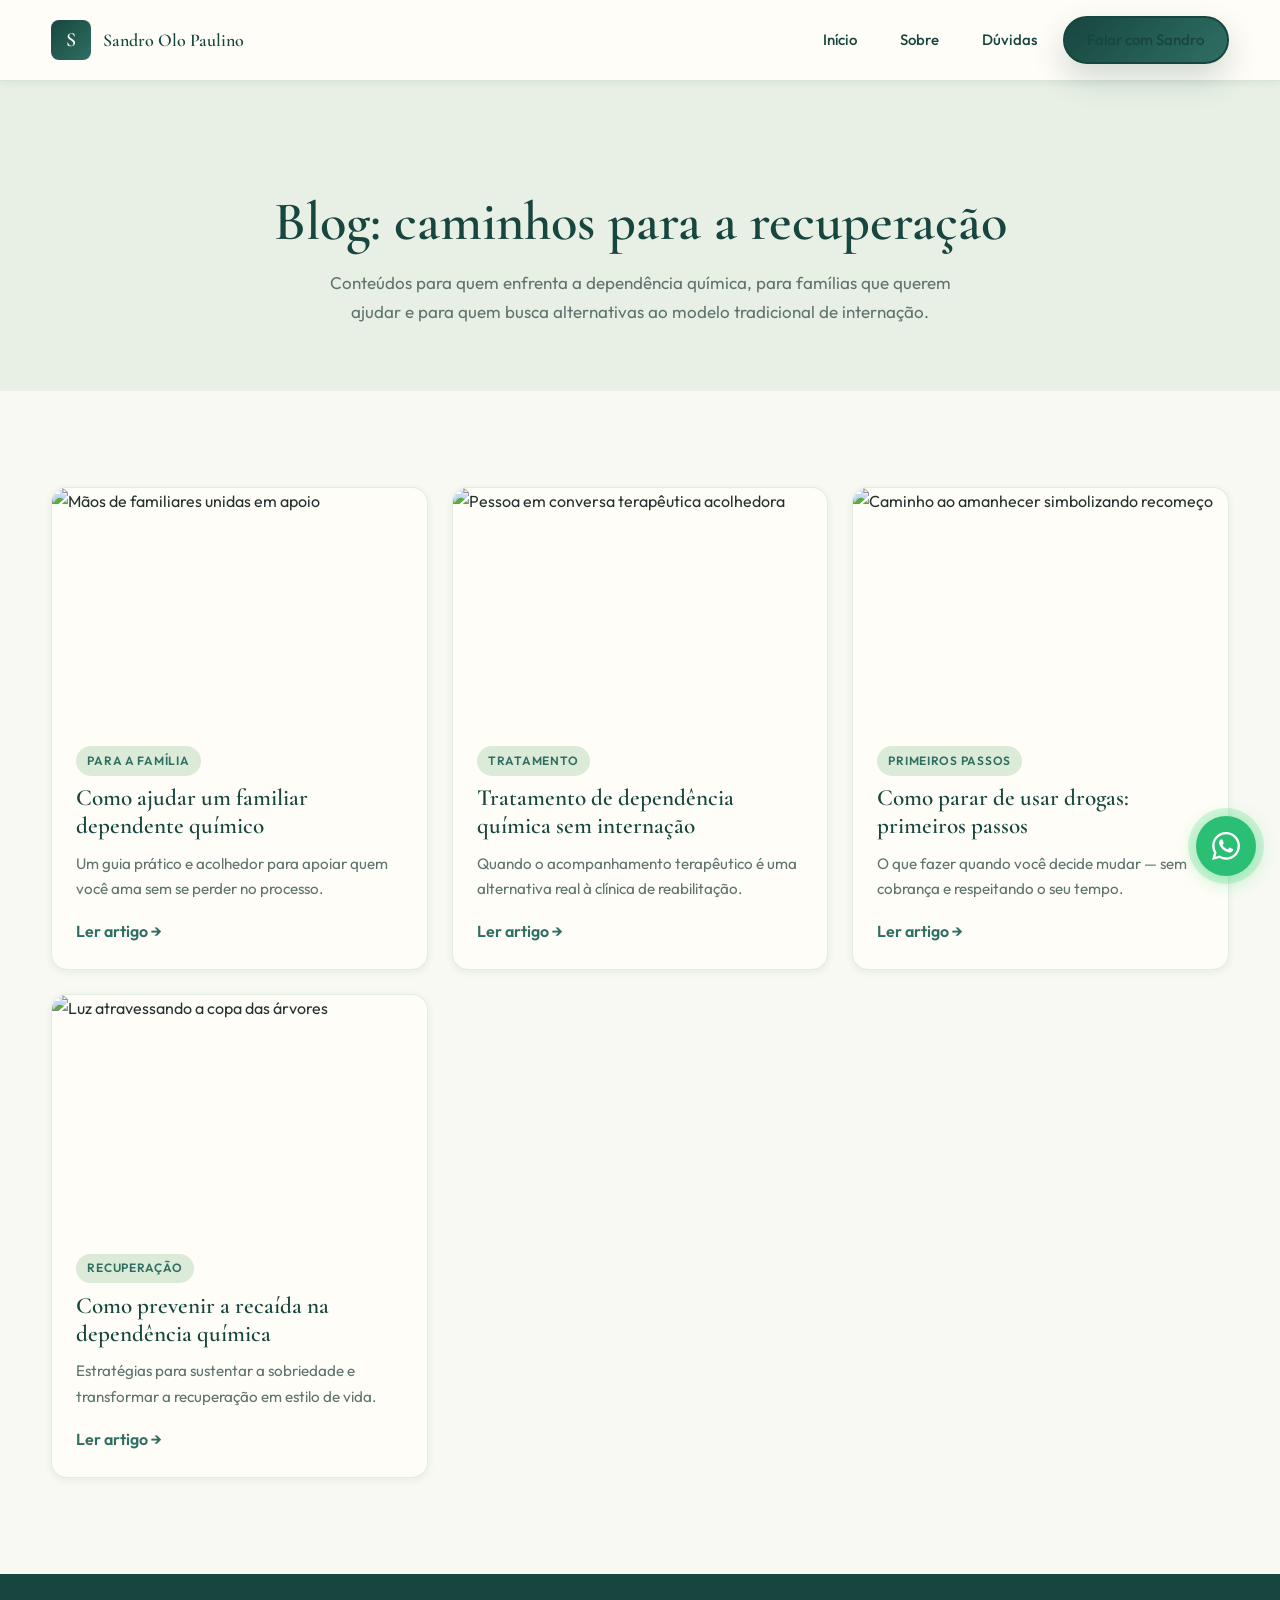
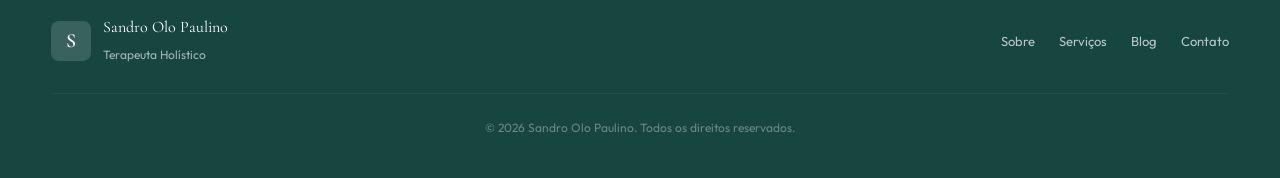
==== blog.html @ c5f8e5e2 "Adiciona site estático do Sandro com blog e artigos. Inclui página inicial, estilos, scripts, SEO (s" ====
<!DOCTYPE html>
<html lang="pt-BR">
<head>
  <meta charset="UTF-8">
  <meta name="viewport" content="width=device-width, initial-scale=1.0">
  <title>Blog sobre Dependência Química | Sandro Olo Paulino</title>
  <meta name="description" content="Artigos sobre recuperação da dependência química, apoio à família, tratamento sem internação e prevenção à recaída. Conteúdo de Sandro Olo Paulino, terapeuta holístico.">
  <meta name="keywords" content="blog dependência química, como ajudar dependente químico, tratamento sem internação, apoio à família, prevenção à recaída, recuperação de drogas, alcoolismo">
  <meta name="author" content="Sandro Olo Paulino">
  <meta name="robots" content="index, follow, max-image-preview:large">
  <meta name="theme-color" content="#17463f">
  <link rel="canonical" href="https://www.sandroolopaulino.com.br/blog.html">

  <meta property="og:locale" content="pt_BR">
  <meta property="og:type" content="website">
  <meta property="og:site_name" content="Sandro Olo Paulino — Terapeuta Holístico">
  <meta property="og:title" content="Blog sobre Dependência Química | Sandro Olo Paulino">
  <meta property="og:description" content="Artigos sobre recuperação, apoio à família, tratamento sem internação e prevenção à recaída.">
  <meta property="og:url" content="https://www.sandroolopaulino.com.br/blog.html">
  <meta property="og:image" content="https://www.sandroolopaulino.com.br/imagens/sandro.jpg">
  <meta name="twitter:card" content="summary_large_image">

  <link rel="preconnect" href="https://fonts.googleapis.com">
  <link rel="preconnect" href="https://fonts.gstatic.com" crossorigin>
  <link href="https://fonts.googleapis.com/css2?family=Cormorant+Garamond:ital,wght@0,400;0,600;1,400&family=Outfit:wght@300;400;500;600&display=swap" rel="stylesheet">
  <link rel="stylesheet" href="styles.css?v=20260615-9">

  <!-- ====== DADOS PARA O GOOGLE (não precisa editar) ====== -->
  <script type="application/ld+json">
  {
    "@context": "https://schema.org",
    "@type": "Blog",
    "name": "Blog Sandro Olo Paulino",
    "description": "Artigos sobre dependência química, recuperação, apoio familiar e prevenção à recaída.",
    "url": "https://www.sandroolopaulino.com.br/blog.html",
    "inLanguage": "pt-BR",
    "author": {
      "@type": "Person",
      "name": "Sandro Olo Paulino",
      "jobTitle": "Terapeuta Holístico"
    }
  }
  </script>
</head>
<body>
  <!-- ============ CABEÇALHO ============ -->
  <header class="blog-topbar">
    <div class="container blog-topbar__inner">
      <a href="index.html" class="logo" aria-label="Sandro Olo Paulino - início">
        <span class="logo__mark">S</span>
        <span class="logo__text">Sandro Olo Paulino</span>
      </a>
      <nav class="blog-topbar__links" aria-label="Navegação do blog">
        <a href="index.html">Início</a>
        <a href="index.html#sobre">Sobre</a>
        <a href="index.html#faq">Dúvidas</a>
        <a href="index.html#contato" class="btn btn--primary">Falar com Sandro</a>
      </nav>
    </div>
  </header>

  <!-- ============ HERO ============ -->
  <section class="blog-hero">
    <div class="container">
      <h1>Blog: caminhos para a recuperação</h1>
      <p>Conteúdos para quem enfrenta a dependência química, para famílias que querem ajudar e para quem busca alternativas ao modelo tradicional de internação.</p>
    </div>
  </section>

  <!-- ============ LISTA DE ARTIGOS ============ -->
  <!--
    PARA ADICIONAR UM NOVO ARTIGO:
    1. Crie um arquivo dentro da pasta "artigos/" (copie um existente como modelo).
    2. Copie um bloco <article class="post-card"> ... </article> abaixo e ajuste o link, imagem, tag, título e resumo.
  -->
  <main class="section">
    <div class="container">
      <div class="blog-grid">

        <article class="post-card">
          <img class="post-card__img" src="https://images.unsplash.com/photo-1516589178581-6cd7833ae3b2?w=800&q=80" alt="Mãos de familiares unidas em apoio" loading="lazy">
          <div class="post-card__body">
            <span class="post-card__tag">Para a família</span>
            <h2 class="post-card__title">Como ajudar um familiar dependente químico</h2>
            <p class="post-card__excerpt">Um guia prático e acolhedor para apoiar quem você ama sem se perder no processo.</p>
            <a class="post-card__more" href="artigos/como-ajudar-um-familiar-dependente-quimico.html">Ler artigo →</a>
          </div>
        </article>

        <article class="post-card">
          <img class="post-card__img" src="https://images.unsplash.com/photo-1499209974431-9dddcece7f88?w=800&q=80" alt="Pessoa em conversa terapêutica acolhedora" loading="lazy">
          <div class="post-card__body">
            <span class="post-card__tag">Tratamento</span>
            <h2 class="post-card__title">Tratamento de dependência química sem internação</h2>
            <p class="post-card__excerpt">Quando o acompanhamento terapêutico é uma alternativa real à clínica de reabilitação.</p>
            <a class="post-card__more" href="artigos/tratamento-dependencia-quimica-sem-internacao.html">Ler artigo →</a>
          </div>
        </article>

        <article class="post-card">
          <img class="post-card__img" src="https://images.unsplash.com/photo-1447752875215-b2761acb3c5d?w=800&q=80" alt="Caminho ao amanhecer simbolizando recomeço" loading="lazy">
          <div class="post-card__body">
            <span class="post-card__tag">Primeiros passos</span>
            <h2 class="post-card__title">Como parar de usar drogas: primeiros passos</h2>
            <p class="post-card__excerpt">O que fazer quando você decide mudar — sem cobrança e respeitando o seu tempo.</p>
            <a class="post-card__more" href="artigos/como-parar-de-usar-drogas-primeiros-passos.html">Ler artigo →</a>
          </div>
        </article>

        <article class="post-card">
          <img class="post-card__img" src="https://images.unsplash.com/photo-1518495973542-4542c06a5843?w=800&q=80" alt="Luz atravessando a copa das árvores" loading="lazy">
          <div class="post-card__body">
            <span class="post-card__tag">Recuperação</span>
            <h2 class="post-card__title">Como prevenir a recaída na dependência química</h2>
            <p class="post-card__excerpt">Estratégias para sustentar a sobriedade e transformar a recuperação em estilo de vida.</p>
            <a class="post-card__more" href="artigos/prevencao-a-recaida-dependencia-quimica.html">Ler artigo →</a>
          </div>
        </article>

      </div>
    </div>
  </main>

  <!-- ============ RODAPÉ ============ -->
  <footer class="footer">
    <div class="container footer__inner">
      <div class="footer__brand">
        <span class="logo__mark">S</span>
        <p>Sandro Olo Paulino<br><small>Terapeuta Holístico</small></p>
      </div>
      <nav class="footer__nav" aria-label="Links do rodapé">
        <a href="index.html#sobre">Sobre</a>
        <a href="index.html#servicos">Serviços</a>
        <a href="blog.html">Blog</a>
        <a href="index.html#contato">Contato</a>
      </nav>
      <p class="footer__copy">&copy; 2026 Sandro Olo Paulino. Todos os direitos reservados.</p>
    </div>
  </footer>

  <!-- WhatsApp FAB -->
  <div class="whatsapp-widget" id="whatsappWidget">
    <div class="whatsapp-menu" id="whatsappMenu" aria-hidden="true" role="dialog" aria-label="Atendimento por WhatsApp">
      <div class="whatsapp-menu__header">
        <img src="https://ui-avatars.com/api/?name=Sandro+Paulino&background=1a3a35&color=fff&size=48" alt="" class="whatsapp-menu__avatar">
        <div>
          <strong>Sandro Olo Paulino</strong>
          <span>Online — responde em breve</span>
        </div>
      </div>
      <p class="whatsapp-menu__msg">Olá! Como posso ajudar você hoje?</p>
      <a href="#" class="whatsapp-menu__btn" id="whatsappMenuBtn">
        <svg viewBox="0 0 24 24" fill="currentColor"><path d="M17.472 14.382c-.297-.149-1.758-.867-2.03-.967-.273-.099-.471-.148-.67.15-.197.297-.767.966-.94 1.164-.173.199-.347.223-.644.075-.297-.15-1.255-.463-2.39-1.475-.883-.788-1.48-1.761-1.653-2.059-.173-.297-.018-.458.13-.606.134-.133.298-.347.446-.52.149-.174.198-.298.298-.497.099-.198.05-.371-.025-.52-.075-.149-.669-1.612-.916-2.207-.242-.579-.487-.5-.669-.51-.173-.008-.371-.01-.57-.01-.198 0-.52.074-.792.372-.272.297-1.04 1.016-1.04 2.479 0 1.462 1.065 2.875 1.213 3.074.149.198 2.096 3.2 5.077 4.487.709.306 1.262.489 1.694.625.712.227 1.36.195 1.871.118.571-.085 1.758-.719 2.006-1.413.248-.694.248-1.289.173-1.413-.074-.124-.272-.198-.57-.347m-5.421 7.403h-.004a9.87 9.87 0 0 1-5.031-1.378l-.361-.214-3.741.982.998-3.648-.235-.374a9.86 9.86 0 0 1-1.51-5.26c.001-5.45 4.436-9.884 9.888-9.884 2.64 0 5.122 1.03 6.988 2.898a9.825 9.825 0 0 1 2.893 6.994c-.003 5.45-4.435 9.884-9.885 9.884m8.413-18.297A11.815 11.815 0 0 0 12.05 0C5.495 0 .16 5.335.157 11.892c0 2.096.547 4.142 1.588 5.945L.057 24l6.305-1.654a11.882 11.882 0 0 0 5.683 1.448h.005c6.554 0 11.89-5.335 11.893-11.893a11.821 11.821 0 0 0-3.48-8.413z"/></svg>
        Iniciar conversa
      </a>
    </div>
    <button class="whatsapp-fab" id="whatsappFab" aria-label="Abrir menu do WhatsApp" aria-expanded="false">
      <svg class="whatsapp-fab__icon whatsapp-fab__icon--open" viewBox="0 0 24 24" fill="currentColor"><path d="M17.472 14.382c-.297-.149-1.758-.867-2.03-.967-.273-.099-.471-.148-.67.15-.197.297-.767.966-.94 1.164-.173.199-.347.223-.644.075-.297-.15-1.255-.463-2.39-1.475-.883-.788-1.48-1.761-1.653-2.059-.173-.297-.018-.458.13-.606.134-.133.298-.347.446-.52.149-.174.198-.298.298-.497.099-.198.05-.371-.025-.52-.075-.149-.669-1.612-.916-2.207-.242-.579-.487-.5-.669-.51-.173-.008-.371-.01-.57-.01-.198 0-.52.074-.792.372-.272.297-1.04 1.016-1.04 2.479 0 1.462 1.065 2.875 1.213 3.074.149.198 2.096 3.2 5.077 4.487.709.306 1.262.489 1.694.625.712.227 1.36.195 1.871.118.571-.085 1.758-.719 2.006-1.413.248-.694.248-1.289.173-1.413-.074-.124-.272-.198-.57-.347m-5.421 7.403h-.004a9.87 9.87 0 0 1-5.031-1.378l-.361-.214-3.741.982.998-3.648-.235-.374a9.86 9.86 0 0 1-1.51-5.26c.001-5.45 4.436-9.884 9.888-9.884 2.64 0 5.122 1.03 6.988 2.898a9.825 9.825 0 0 1 2.893 6.994c-.003 5.45-4.435 9.884-9.885 9.884m8.413-18.297A11.815 11.815 0 0 0 12.05 0C5.495 0 .16 5.335.157 11.892c0 2.096.547 4.142 1.588 5.945L.057 24l6.305-1.654a11.882 11.882 0 0 0 5.683 1.448h.005c6.554 0 11.89-5.335 11.893-11.893a11.821 11.821 0 0 0-3.48-8.413z"/></svg>
      <svg class="whatsapp-fab__icon whatsapp-fab__icon--close" viewBox="0 0 24 24" fill="none" stroke="currentColor" stroke-width="2"><path d="M18 6L6 18M6 6l12 12"/></svg>
    </button>
  </div>

  <script src="script.js?v=20260615-9"></script>
</body>
</html>
---- styles.css ----
/* ============================================
   Sandro Olo Paulino — Portfolio Landing Page
   ============================================ */

:root {
  --color-bg: #f7f9f2;
  --color-bg-alt: #e8f0e5;
  --color-surface: #fffdf7;
  --color-surface-soft: rgba(255, 253, 247, 0.86);
  --color-primary: #17463f;
  --color-primary-light: #2f6f63;
  --color-accent: #8fb996;
  --color-accent-soft: #dcebd8;
  --color-hope: #d5a44b;
  --color-hope-soft: #f1dfb7;
  --color-text: #24322f;
  --color-text-muted: #5f746f;
  --color-text-light: #8aa09b;
  --color-whatsapp: #2bbf75;
  --color-whatsapp-dark: #16885a;

  --font-display: 'Cormorant Garamond', Georgia, serif;
  --font-body: 'Outfit', system-ui, sans-serif;

  --space-xs: 0.5rem;
  --space-sm: 1rem;
  --space-md: 1.5rem;
  --space-lg: 2.5rem;
  --space-xl: 4rem;
  --space-2xl: 6rem;

  --radius-sm: 8px;
  --radius-md: 16px;
  --radius-lg: 24px;
  --radius-full: 9999px;

  --shadow-sm: 0 2px 8px rgba(23, 70, 63, 0.07);
  --shadow-md: 0 8px 30px rgba(23, 70, 63, 0.12);
  --shadow-lg: 0 20px 60px rgba(23, 70, 63, 0.16);
  --shadow-glow: 0 24px 80px rgba(143, 185, 150, 0.24);

  --transition: 0.3s cubic-bezier(0.4, 0, 0.2, 1);
  --transition-slow: 0.6s cubic-bezier(0.4, 0, 0.2, 1);

  --header-height: 80px;
}

*, *::before, *::after {
  box-sizing: border-box;
  margin: 0;
  padding: 0;
}

html {
  scroll-behavior: smooth;
  scroll-padding-top: var(--header-height);
}

body {
  font-family: var(--font-body);
  font-size: 1rem;
  font-weight: 400;
  line-height: 1.7;
  color: var(--color-text);
  background: var(--color-bg);
  overflow-x: hidden;
  -webkit-font-smoothing: antialiased;
}

body.is-locked {
  overflow: hidden;
}

img {
  max-width: 100%;
  height: auto;
  display: block;
}

a {
  color: inherit;
  text-decoration: none;
}

ul { list-style: none; }

.skip-link {
  position: fixed;
  top: -120px;
  left: 1rem;
  z-index: 10001;
  padding: 0.75rem 1rem;
  background: var(--color-primary);
  color: #fff;
  border-radius: var(--radius-full);
  transform: none;
  transition: var(--transition);
}

.skip-link:focus {
  top: 1rem;
}

:focus-visible {
  outline: 3px solid rgba(213, 164, 75, 0.75);
  outline-offset: 4px;
}

.btn:focus-visible,
.nav__link:focus-visible,
.logo:focus-visible,
.whatsapp-fab:focus-visible,
.depoimentos__dots button:focus-visible {
  outline-offset: 6px;
}

.container {
  width: min(1200px, 92vw);
  margin-inline: auto;
}

/* ---- Typography ---- */
.section__eyebrow {
  display: inline-block;
  font-size: 0.75rem;
  font-weight: 600;
  letter-spacing: 0.15em;
  text-transform: uppercase;
  color: var(--color-accent);
  margin-bottom: var(--space-sm);
}

.section__title {
  font-family: var(--font-display);
  font-size: clamp(2rem, 5vw, 3rem);
  font-weight: 600;
  color: var(--color-primary);
  line-height: 1.2;
  margin-bottom: var(--space-sm);
}

.section__desc {
  color: var(--color-text-muted);
  max-width: 560px;
  font-size: 1.05rem;
}

.section__header {
  text-align: center;
  margin-bottom: var(--space-xl);
}

.section__header .section__desc {
  margin-inline: auto;
}

.section {
  padding-block: var(--space-2xl);
}

/* ---- Buttons ---- */
.btn {
  display: inline-flex;
  align-items: center;
  justify-content: center;
  gap: 0.5rem;
  padding: 0.875rem 2rem;
  font-family: var(--font-body);
  font-size: 0.9375rem;
  font-weight: 500;
  border-radius: var(--radius-full);
  border: 2px solid transparent;
  cursor: pointer;
  transition: var(--transition);
  white-space: nowrap;
}

.btn svg {
  width: 20px;
  height: 20px;
}

.btn--primary {
  background: linear-gradient(135deg, var(--color-primary), var(--color-primary-light));
  color: #fff;
  border-color: var(--color-primary);
  box-shadow: 0 14px 32px rgba(23, 70, 63, 0.2);
}

.btn--primary:hover {
  background: var(--color-primary-light);
  border-color: var(--color-primary-light);
  transform: translateY(-2px);
  box-shadow: var(--shadow-md);
}

.btn--ghost {
  background: transparent;
  color: #fff;
  border-color: rgba(255, 255, 255, 0.4);
}

.btn--ghost:hover {
  background: rgba(255, 255, 255, 0.1);
  border-color: rgba(255, 255, 255, 0.7);
}

.btn--whatsapp {
  background: var(--color-whatsapp);
  border-color: var(--color-whatsapp);
}

.btn--whatsapp:hover {
  background: var(--color-whatsapp-dark);
  border-color: var(--color-whatsapp-dark);
}

.btn--full {
  width: 100%;
}

/* ---- Header ---- */
.header {
  position: fixed;
  top: 0;
  left: 0;
  right: 0;
  z-index: 1000;
  height: var(--header-height);
  background: rgba(255, 253, 247, 0.96);
  border-bottom: 1px solid rgba(143, 185, 150, 0.34);
  backdrop-filter: blur(18px);
  -webkit-backdrop-filter: blur(18px);
  box-shadow: 0 12px 34px rgba(23, 70, 63, 0.12);
  transition: var(--transition);
}

.header.scrolled {
  background: rgba(255, 253, 247, 0.98);
  border-bottom-color: rgba(143, 185, 150, 0.28);
  box-shadow: var(--shadow-sm);
}

.header.scrolled .logo__mark {
  box-shadow: 0 10px 22px rgba(23, 70, 63, 0.14);
}

.header__inner {
  display: flex;
  align-items: center;
  justify-content: space-between;
  height: 100%;
}

.logo {
  display: flex;
  align-items: center;
  gap: 0.75rem;
  z-index: 1001;
}

.logo__mark {
  display: grid;
  place-items: center;
  width: 40px;
  height: 40px;
  background: linear-gradient(135deg, var(--color-primary), var(--color-primary-light));
  color: #fff;
  font-family: var(--font-display);
  font-size: 1.25rem;
  font-weight: 600;
  border-radius: var(--radius-sm);
}

.logo__text {
  font-family: var(--font-display);
  font-size: 1.125rem;
  font-weight: 600;
  color: var(--color-primary);
}

.nav__list {
  display: flex;
  align-items: center;
  gap: 0.35rem;
}

.nav__link {
  display: inline-flex;
  align-items: center;
  min-height: 38px;
  padding: 0.45rem 0.8rem;
  font-size: 0.875rem;
  font-weight: 600;
  color: var(--color-primary);
  background: rgba(232, 240, 229, 0.72);
  border: 1px solid rgba(143, 185, 150, 0.2);
  border-radius: var(--radius-full);
  transition: var(--transition);
  position: relative;
}

.nav__link::after {
  content: '';
  position: absolute;
  bottom: -4px;
  left: 0;
  width: 0;
  height: 2px;
  background: var(--color-hope);
  transition: var(--transition);
}

.nav__link:hover,
.nav__link.active {
  color: var(--color-primary);
  background: rgba(143, 185, 150, 0.26);
  border-color: rgba(143, 185, 150, 0.42);
}

.nav__link:hover::after,
.nav__link.active::after {
  width: 100%;
}

.nav__link--cta {
  padding: 0.55rem 1.25rem;
  background: linear-gradient(135deg, var(--color-primary), var(--color-primary-light));
  color: #fff !important;
  border-radius: var(--radius-full);
  box-shadow: 0 10px 24px rgba(23, 70, 63, 0.18);
}

.nav__link--cta::after { display: none; }

.nav__link--cta:hover {
  background: linear-gradient(135deg, var(--color-primary-light), var(--color-primary));
}

.menu-toggle {
  display: none;
  flex-direction: column;
  gap: 5px;
  background: none;
  border: none;
  cursor: pointer;
  padding: 4px;
  z-index: 1001;
}

.menu-toggle span {
  display: block;
  width: 24px;
  height: 2px;
  background: var(--color-primary);
  transition: var(--transition);
  border-radius: 2px;
}

.menu-toggle.active span:nth-child(1) {
  transform: rotate(45deg) translate(5px, 5px);
}

.menu-toggle.active span:nth-child(2) {
  opacity: 0;
}

.menu-toggle.active span:nth-child(3) {
  transform: rotate(-45deg) translate(5px, -5px);
}

/* ---- Hero ---- */
.hero {
  position: relative;
  min-height: 100vh;
  min-height: 100dvh;
  display: flex;
  align-items: center;
  overflow: hidden;
}

.hero__bg {
  position: absolute;
  inset: 0;
}

.hero__bg img {
  width: 100%;
  height: 100%;
  object-fit: cover;
}

.hero__overlay {
  position: absolute;
  inset: 0;
  background: linear-gradient(
    135deg,
    rgba(12, 42, 37, 0.88) 0%,
    rgba(23, 70, 63, 0.72) 48%,
    rgba(47, 111, 99, 0.48) 100%
  );
}

.hero__overlay::after {
  content: '';
  position: absolute;
  inset: 0;
  background:
    radial-gradient(circle at 18% 35%, rgba(213, 164, 75, 0.2), transparent 28%),
    radial-gradient(circle at 78% 55%, rgba(143, 185, 150, 0.16), transparent 24%),
    linear-gradient(90deg, rgba(5, 22, 20, 0.38), transparent 70%);
}

.hero__content {
  position: relative;
  z-index: 1;
  padding-block: calc(var(--header-height) + 2rem) 4rem;
  color: #fff;
  max-width: 780px;
}

.hero__eyebrow {
  font-size: 0.8125rem;
  font-weight: 600;
  letter-spacing: 0.2em;
  text-transform: uppercase;
  color: var(--color-hope-soft);
  margin-bottom: var(--space-md);
}

.hero__title {
  font-family: var(--font-display);
  font-size: clamp(2.5rem, 7vw, 4.5rem);
  font-weight: 600;
  line-height: 1.1;
  margin-bottom: var(--space-md);
}

.hero__title em {
  font-style: italic;
  color: var(--color-hope-soft);
}

.hero__subtitle {
  font-size: clamp(1rem, 2vw, 1.2rem);
  font-weight: 300;
  line-height: 1.8;
  opacity: 0.9;
  margin-bottom: var(--space-lg);
  max-width: 600px;
}

.hero__actions {
  display: flex;
  flex-wrap: wrap;
  gap: var(--space-sm);
  margin-bottom: var(--space-md);
}

.hero__trust {
  display: flex;
  flex-wrap: wrap;
  gap: 0.6rem;
  margin-bottom: var(--space-lg);
}

.hero__trust span {
  display: inline-flex;
  align-items: center;
  min-height: 34px;
  padding: 0.5rem 0.85rem;
  border: 1px solid rgba(220, 235, 216, 0.42);
  border-radius: var(--radius-full);
  background: rgba(247, 249, 242, 0.14);
  backdrop-filter: blur(14px);
  color: rgba(255, 255, 255, 0.86);
  font-size: 0.8125rem;
  font-weight: 500;
}

.hero__stats {
  display: flex;
  flex-wrap: wrap;
  gap: var(--space-lg);
  padding-top: var(--space-lg);
  border-top: 1px solid rgba(255, 255, 255, 0.15);
}

.stat__number {
  display: block;
  font-family: var(--font-display);
  font-size: 2rem;
  font-weight: 600;
  color: var(--color-hope-soft);
}

.stat__label {
  font-size: 0.8125rem;
  opacity: 0.7;
}

.hero__scroll {
  position: absolute;
  bottom: 2rem;
  left: 50%;
  transform: translateX(-50%);
  color: rgba(255, 255, 255, 0.5);
  animation: bounce 2s infinite;
  z-index: 1;
}

@keyframes bounce {
  0%, 100% { transform: translateX(-50%) translateY(0); }
  50% { transform: translateX(-50%) translateY(8px); }
}

/* ---- Sobre ---- */
.sobre__grid {
  display: grid;
  grid-template-columns: 1fr 1fr;
  gap: var(--space-xl);
  align-items: center;
}

.sobre__image-wrap {
  position: relative;
  border-radius: var(--radius-lg);
  overflow: hidden;
}

.sobre__image-wrap img {
  width: 100%;
  aspect-ratio: 4/5;
  object-fit: cover;
}

.sobre__badge {
  position: absolute;
  bottom: 1.5rem;
  left: 1.5rem;
  right: 1.5rem;
  display: flex;
  gap: 0.5rem;
  flex-wrap: wrap;
}

.sobre__badge span {
  padding: 0.4rem 1rem;
  background: rgba(255, 255, 255, 0.92);
  backdrop-filter: blur(10px);
  border-radius: var(--radius-full);
  font-size: 0.75rem;
  font-weight: 500;
  color: var(--color-primary);
}

.sobre__lead {
  font-size: 1.15rem;
  color: var(--color-primary);
  font-weight: 500;
  margin-bottom: var(--space-sm);
}

.sobre__text p {
  margin-bottom: var(--space-sm);
  color: var(--color-text-muted);
}

.sobre__quote {
  margin-top: var(--space-md);
  padding: var(--space-md);
  border-left: 3px solid var(--color-accent);
  font-family: var(--font-display);
  font-size: 1.25rem;
  font-style: italic;
  color: var(--color-primary);
  background: var(--color-bg-alt);
  border-radius: 0 var(--radius-sm) var(--radius-sm) 0;
}

/* ---- Serviços ---- */
.servicos {
  background: var(--color-bg-alt);
}

.servicos__grid {
  display: grid;
  grid-template-columns: repeat(3, 1fr);
  gap: var(--space-md);
}

.card {
  background: var(--color-surface);
  padding: var(--space-lg);
  border-radius: var(--radius-md);
  transition: var(--transition);
  border: 1px solid rgba(196, 162, 101, 0.12);
  box-shadow: 0 1px 0 rgba(255, 255, 255, 0.7) inset;
}

.card:hover {
  transform: translateY(-4px);
  box-shadow: var(--shadow-md);
  border-color: var(--color-accent-soft);
}

.card__icon {
  width: 48px;
  height: 48px;
  display: grid;
  place-items: center;
  background: var(--color-bg-alt);
  border-radius: var(--radius-sm);
  margin-bottom: var(--space-md);
  color: var(--color-primary);
  transition: var(--transition);
}

.card:hover .card__icon {
  background: var(--color-primary);
  color: #fff;
  transform: rotate(-4deg) scale(1.05);
}

/* ---- Jornada ---- */
.jornada {
  background:
    radial-gradient(circle at top left, rgba(196, 162, 101, 0.14), transparent 34%),
    var(--color-bg);
}

.jornada__grid {
  display: grid;
  grid-template-columns: repeat(4, 1fr);
  gap: var(--space-md);
}

.step-card {
  position: relative;
  min-height: 250px;
  padding: var(--space-lg);
  background: var(--color-surface);
  border: 1px solid rgba(26, 58, 53, 0.08);
  border-radius: var(--radius-lg);
  box-shadow: var(--shadow-sm);
  overflow: hidden;
  transition: var(--transition);
}

.step-card::before {
  content: '';
  position: absolute;
  inset: auto -20% -35% -20%;
  height: 120px;
  background: radial-gradient(circle, rgba(196, 162, 101, 0.22), transparent 62%);
  transition: var(--transition);
}

.step-card:hover {
  transform: translateY(-6px);
  box-shadow: var(--shadow-glow);
}

.step-card:hover::before {
  transform: translateY(-16px) scale(1.1);
}

.step-card__number {
  display: inline-block;
  margin-bottom: var(--space-lg);
  font-family: var(--font-display);
  font-size: 2.6rem;
  line-height: 1;
  color: rgba(196, 162, 101, 0.5);
}

.step-card h3 {
  position: relative;
  font-family: var(--font-display);
  font-size: 1.35rem;
  color: var(--color-primary);
  margin-bottom: 0.5rem;
}

.step-card p {
  position: relative;
  color: var(--color-text-muted);
  font-size: 0.9375rem;
  line-height: 1.65;
}

.card__icon svg {
  width: 24px;
  height: 24px;
}

.card__title {
  font-family: var(--font-display);
  font-size: 1.35rem;
  font-weight: 600;
  color: var(--color-primary);
  margin-bottom: 0.5rem;
}

.card__text {
  font-size: 0.9375rem;
  color: var(--color-text-muted);
  line-height: 1.6;
}

/* ---- Método ---- */
.metodo__inner {
  display: grid;
  grid-template-columns: 1fr 1fr;
  gap: var(--space-xl);
  align-items: center;
}

.metodo__lead {
  font-size: 1.05rem;
  color: var(--color-text-muted);
  margin-bottom: var(--space-lg);
}

.metodo__pillars {
  display: flex;
  flex-direction: column;
  gap: var(--space-md);
}

.pillar {
  display: flex;
  gap: var(--space-md);
  align-items: flex-start;
}

.pillar__num {
  font-family: var(--font-display);
  font-size: 2rem;
  font-weight: 600;
  color: var(--color-accent);
  line-height: 1;
  flex-shrink: 0;
}

.pillar h3 {
  font-family: var(--font-display);
  font-size: 1.25rem;
  color: var(--color-primary);
  margin-bottom: 0.25rem;
}

.pillar p {
  font-size: 0.9375rem;
  color: var(--color-text-muted);
}

.metodo__visual img {
  width: 100%;
  aspect-ratio: 4/5;
  object-fit: cover;
  border-radius: var(--radius-lg);
}

.metodo__visual {
  position: relative;
}

.metodo__visual::after {
  content: '';
  position: absolute;
  inset: 1.25rem -1.25rem -1.25rem 1.25rem;
  border: 1px solid rgba(196, 162, 101, 0.55);
  border-radius: var(--radius-lg);
  z-index: -1;
}

/* ---- CTA Band ---- */
.cta-band {
  padding-block: var(--space-xl);
  background: linear-gradient(135deg, var(--color-primary), #0f2824);
  color: #fff;
}

.cta-band__inner {
  display: flex;
  align-items: center;
  justify-content: space-between;
  gap: var(--space-lg);
  padding: var(--space-xl);
  border: 1px solid rgba(255, 255, 255, 0.12);
  border-radius: var(--radius-lg);
  background:
    radial-gradient(circle at top right, rgba(196, 162, 101, 0.22), transparent 34%),
    rgba(255, 255, 255, 0.04);
}

.cta-band h2 {
  max-width: 720px;
  font-family: var(--font-display);
  font-size: clamp(2rem, 4vw, 3rem);
  line-height: 1.15;
  margin-bottom: var(--space-sm);
}

.cta-band p {
  max-width: 620px;
  color: rgba(255, 255, 255, 0.72);
}

.cta-band .btn--primary {
  background: #fff;
  color: var(--color-primary);
  border-color: #fff;
  flex-shrink: 0;
}

/* ---- Vídeos ---- */
.videos__grid {
  display: grid;
  grid-template-columns: repeat(3, 1fr);
  gap: var(--space-md);
}

.video-card {
  background: var(--color-surface);
  border-radius: var(--radius-md);
  overflow: hidden;
  box-shadow: var(--shadow-sm);
  transition: var(--transition);
}

.video-card:hover {
  box-shadow: var(--shadow-md);
  transform: translateY(-2px);
}

.video-card__embed {
  position: relative;
  padding-bottom: 56.25%;
  background: var(--color-primary);
}

.video-card__embed iframe {
  position: absolute;
  inset: 0;
  width: 100%;
  height: 100%;
  border: 0;
}

.video-card__title {
  font-family: var(--font-display);
  font-size: 1.2rem;
  font-weight: 600;
  color: var(--color-primary);
  padding: var(--space-sm) var(--space-md) 0;
}

.video-card__desc {
  font-size: 0.875rem;
  color: var(--color-text-muted);
  padding: 0.25rem var(--space-md) var(--space-md);
}

.videos__note {
  text-align: center;
  font-size: 0.8125rem;
  color: var(--color-text-light);
  margin-top: var(--space-md);
  font-style: italic;
}

/* ---- Depoimentos ---- */
.depoimentos {
  background: var(--color-bg-alt);
}

.depoimentos__slider {
  position: relative;
  max-width: 700px;
  margin-inline: auto;
  min-height: 180px;
}

.depoimento {
  position: absolute;
  inset: 0;
  text-align: center;
  opacity: 0;
  transform: translateY(20px);
  transition: var(--transition-slow);
  pointer-events: none;
  visibility: hidden;
}

.depoimento.active {
  opacity: 1;
  transform: translateY(0);
  pointer-events: auto;
  visibility: visible;
}

.depoimento p {
  font-family: var(--font-display);
  font-size: clamp(1.25rem, 3vw, 1.75rem);
  font-style: italic;
  color: var(--color-primary);
  line-height: 1.5;
  margin-bottom: var(--space-md);
}

.depoimento cite {
  font-style: normal;
  font-size: 0.875rem;
  color: var(--color-text-muted);
}

.depoimentos__dots {
  display: flex;
  justify-content: center;
  gap: 0.5rem;
  margin-top: var(--space-lg);
}

.depoimentos__dots button {
  width: 10px;
  height: 10px;
  border-radius: 50%;
  border: none;
  background: var(--color-accent-soft);
  cursor: pointer;
  transition: var(--transition);
  padding: 0;
}

.depoimentos__dots button.active {
  background: var(--color-accent);
  transform: scale(1.2);
}

/* ---- FAQ ---- */
.faq {
  background: var(--color-bg-alt);
}

.faq__list {
  max-width: 820px;
  margin-inline: auto;
  display: flex;
  flex-direction: column;
  gap: var(--space-sm);
}

.faq__item {
  background: var(--color-surface);
  border: 1px solid rgba(143, 185, 150, 0.24);
  border-radius: var(--radius-md);
  box-shadow: var(--shadow-sm);
  overflow: hidden;
  transition: var(--transition);
}

.faq__item[open] {
  border-color: rgba(143, 185, 150, 0.5);
  box-shadow: var(--shadow-md);
}

.faq__item summary {
  display: flex;
  align-items: center;
  justify-content: space-between;
  gap: var(--space-sm);
  padding: 1.15rem 1.4rem;
  font-family: var(--font-body);
  font-size: 1.0625rem;
  font-weight: 600;
  color: var(--color-primary);
  cursor: pointer;
  list-style: none;
}

.faq__item summary::-webkit-details-marker {
  display: none;
}

.faq__item summary::after {
  content: '+';
  flex-shrink: 0;
  display: grid;
  place-items: center;
  width: 28px;
  height: 28px;
  border-radius: 50%;
  background: rgba(143, 185, 150, 0.2);
  color: var(--color-primary);
  font-size: 1.25rem;
  line-height: 1;
  transition: var(--transition);
}

.faq__item[open] summary::after {
  content: '\2212';
  background: var(--color-primary);
  color: #fff;
  transform: rotate(180deg);
}

.faq__item p {
  padding: 0 1.4rem 1.3rem;
  margin: 0;
  color: var(--color-text-muted);
  line-height: 1.7;
}

/* ---- Contato ---- */
.contato__grid {
  display: grid;
  grid-template-columns: 1fr 1fr;
  gap: var(--space-xl);
  align-items: start;
}

.contato__info p {
  color: var(--color-text-muted);
  margin-bottom: var(--space-md);
}

.contato__list {
  display: flex;
  flex-direction: column;
  gap: var(--space-sm);
  margin-bottom: var(--space-lg);
}

.contato__list li {
  display: flex;
  align-items: center;
  gap: 0.75rem;
  font-size: 0.9375rem;
  color: var(--color-text-muted);
}

.contato__list svg {
  width: 20px;
  height: 20px;
  color: var(--color-accent);
  flex-shrink: 0;
}

.contato__form {
  background: var(--color-surface);
  padding: var(--space-lg);
  border-radius: var(--radius-md);
  box-shadow: var(--shadow-sm);
  border: 1px solid rgba(26, 58, 53, 0.08);
}

.form-group {
  margin-bottom: var(--space-md);
}

.form-group label {
  display: block;
  font-size: 0.8125rem;
  font-weight: 500;
  color: var(--color-primary);
  margin-bottom: 0.375rem;
}

.form-group input,
.form-group textarea {
  width: 100%;
  padding: 0.75rem 1rem;
  font-family: var(--font-body);
  font-size: 0.9375rem;
  border: 1.5px solid var(--color-bg-alt);
  border-radius: var(--radius-sm);
  background: var(--color-bg);
  color: var(--color-text);
  transition: var(--transition);
}

.form-group input:focus,
.form-group textarea:focus {
  outline: none;
  border-color: var(--color-accent);
  box-shadow: 0 0 0 3px rgba(196, 162, 101, 0.15);
}

.form-group input.is-invalid,
.form-group textarea.is-invalid {
  border-color: #b94a48;
  box-shadow: 0 0 0 3px rgba(185, 74, 72, 0.12);
}

.form-group textarea {
  resize: vertical;
  min-height: 100px;
}

.form-note,
.form-status {
  font-size: 0.8125rem;
  color: var(--color-text-muted);
}

.form-note {
  margin: calc(var(--space-sm) * -0.25) 0 var(--space-sm);
}

.form-status {
  min-height: 1.4em;
  margin-bottom: var(--space-sm);
}

.form-status.error {
  color: #9f3430;
}

.form-status.success {
  color: var(--color-primary-light);
}

/* ---- Footer ---- */
.footer {
  background: var(--color-primary);
  color: rgba(255, 255, 255, 0.7);
  padding-block: var(--space-lg);
}

.footer__inner {
  display: flex;
  flex-wrap: wrap;
  align-items: center;
  justify-content: space-between;
  gap: var(--space-md);
}

.footer__brand {
  display: flex;
  align-items: center;
  gap: 0.75rem;
}

.footer__brand .logo__mark {
  background: rgba(255, 255, 255, 0.15);
}

.footer__brand p {
  font-family: var(--font-display);
  font-size: 1rem;
  color: #fff;
}

.footer__brand small {
  font-family: var(--font-body);
  font-size: 0.75rem;
  opacity: 0.6;
}

.footer__nav {
  display: flex;
  gap: 1.5rem;
}

.footer__nav a {
  font-size: 0.8125rem;
  transition: var(--transition);
}

.footer__nav a:hover {
  color: var(--color-accent-soft);
}

.footer__copy {
  width: 100%;
  text-align: center;
  font-size: 0.75rem;
  opacity: 0.5;
  padding-top: var(--space-md);
  border-top: 1px solid rgba(255, 255, 255, 0.1);
}

/* ---- WhatsApp Widget ---- */
.whatsapp-widget {
  position: fixed;
  bottom: 1.5rem;
  right: 1.5rem;
  z-index: 9999;
}

.whatsapp-menu {
  position: absolute;
  bottom: calc(100% + 1rem);
  right: 0;
  width: 320px;
  background: var(--color-surface);
  border-radius: var(--radius-md);
  box-shadow: var(--shadow-lg);
  overflow: hidden;
  opacity: 0;
  visibility: hidden;
  transform: translateY(10px) scale(0.95);
  transition: var(--transition);
  border: 1px solid rgba(26, 58, 53, 0.08);
}

.whatsapp-menu.open {
  opacity: 1;
  visibility: visible;
  transform: translateY(0) scale(1);
}

.whatsapp-menu__header {
  display: flex;
  align-items: center;
  gap: 0.75rem;
  padding: 1rem;
  background: var(--color-whatsapp-dark);
  color: #fff;
}

.whatsapp-menu__avatar {
  width: 48px;
  height: 48px;
  border-radius: 50%;
}

.whatsapp-menu__header strong {
  display: block;
  font-size: 0.9375rem;
}

.whatsapp-menu__header span {
  font-size: 0.75rem;
  opacity: 0.8;
}

.whatsapp-menu__msg {
  padding: 1rem;
  font-size: 0.875rem;
  color: var(--color-text-muted);
  background: #e5ddd5;
  margin: 0.75rem;
  border-radius: var(--radius-sm);
  position: relative;
}

.whatsapp-menu__msg::before {
  content: '';
  position: absolute;
  top: -6px;
  left: 12px;
  width: 12px;
  height: 12px;
  background: #e5ddd5;
  transform: rotate(45deg);
}

.whatsapp-menu__btn {
  display: flex;
  align-items: center;
  justify-content: center;
  gap: 0.5rem;
  margin: 0 0.75rem 0.75rem;
  padding: 0.75rem;
  background: var(--color-whatsapp);
  color: #fff;
  border-radius: var(--radius-full);
  font-size: 0.875rem;
  font-weight: 500;
  transition: var(--transition);
}

.whatsapp-menu__btn svg {
  width: 20px;
  height: 20px;
}

.whatsapp-menu__btn:hover {
  background: var(--color-whatsapp-dark);
}

.whatsapp-fab {
  width: 60px;
  height: 60px;
  border-radius: 50%;
  background: var(--color-whatsapp);
  border: none;
  cursor: pointer;
  display: grid;
  place-items: center;
  box-shadow: 0 4px 20px rgba(37, 211, 102, 0.4);
  transition: var(--transition);
  color: #fff;
}

.whatsapp-fab::before {
  content: '';
  position: absolute;
  inset: -8px;
  border-radius: inherit;
  background: rgba(37, 211, 102, 0.18);
  animation: pulse 2.4s infinite;
  z-index: -1;
}

.whatsapp-fab:hover {
  transform: scale(1.08);
  box-shadow: 0 6px 30px rgba(37, 211, 102, 0.5);
}

@keyframes pulse {
  0%, 100% { transform: scale(0.9); opacity: 0.7; }
  70% { transform: scale(1.2); opacity: 0; }
}

.whatsapp-fab__icon {
  width: 28px;
  height: 28px;
  position: absolute;
  transition: var(--transition);
}

.whatsapp-fab__icon--close {
  opacity: 0;
  transform: rotate(-90deg);
}

.whatsapp-fab.active .whatsapp-fab__icon--open {
  opacity: 0;
  transform: rotate(90deg);
}

.whatsapp-fab.active .whatsapp-fab__icon--close {
  opacity: 1;
  transform: rotate(0);
}

/* ---- Reveal Animations ---- */
.reveal {
  opacity: 0;
  transform: translateY(30px);
  transition: opacity 0.8s ease, transform 0.8s ease;
}

.reveal.visible {
  opacity: 1;
  transform: translateY(0);
}

/* ---- Responsive ---- */
@media (max-width: 1024px) {
  .nav__list {
    gap: 1.25rem;
  }

  .jornada__grid {
    grid-template-columns: repeat(2, 1fr);
  }

  .servicos__grid {
    grid-template-columns: repeat(2, 1fr);
  }

  .videos__grid {
    grid-template-columns: repeat(2, 1fr);
  }
}

@media (max-width: 768px) {
  :root {
    --header-height: 70px;
    --space-2xl: 4rem;
  }

  .nav {
    position: fixed;
    top: 0;
    right: 0;
    bottom: auto;
    left: 0;
    z-index: 1000;
    width: 100vw;
    min-height: 100vh;
    min-height: 100dvh;
    padding: calc(var(--header-height) + var(--space-md)) var(--space-sm) var(--space-lg);
    background:
      radial-gradient(circle at 20% 20%, rgba(220, 235, 216, 0.92), transparent 32%),
      radial-gradient(circle at 80% 72%, rgba(241, 223, 183, 0.75), transparent 28%),
      rgba(255, 253, 247, 0.98);
    backdrop-filter: blur(24px);
    -webkit-backdrop-filter: blur(24px);
    display: grid;
    place-items: center;
    opacity: 0;
    visibility: hidden;
    pointer-events: none;
    transition: var(--transition);
  }

  .nav__link--cta {
    padding: 0.75rem 1.75rem;
    background: linear-gradient(135deg, var(--color-primary), var(--color-primary-light));
  }

  .nav.open {
    opacity: 1;
    visibility: visible;
    pointer-events: auto;
  }

  .nav__list {
    flex-direction: column;
    width: min(340px, calc(100vw - 2rem));
    gap: 0.75rem;
    text-align: center;
    padding: var(--space-lg);
    background: rgba(255, 253, 247, 0.74);
    border: 1px solid rgba(143, 185, 150, 0.28);
    border-radius: var(--radius-lg);
    box-shadow: var(--shadow-lg);
  }

  .nav__link {
    justify-content: center;
    width: 100%;
    min-height: 48px;
    font-size: 1.05rem;
    color: var(--color-primary);
    background: rgba(232, 240, 229, 0.62);
  }

  .nav__link:hover,
  .nav__link.active {
    background: rgba(143, 185, 150, 0.28);
  }

  .menu-toggle {
    display: flex;
    width: 44px;
    height: 44px;
    align-items: center;
    justify-content: center;
    border-radius: var(--radius-full);
    background: rgba(255, 253, 247, 0.88);
    box-shadow: 0 8px 22px rgba(23, 70, 63, 0.1);
  }

  .sobre__grid,
  .metodo__inner,
  .contato__grid {
    grid-template-columns: 1fr;
  }

  .jornada__grid {
    grid-template-columns: 1fr;
  }

  .step-card {
    min-height: auto;
  }

  .cta-band__inner {
    flex-direction: column;
    align-items: flex-start;
    padding: var(--space-lg);
  }

  .cta-band .btn {
    width: 100%;
  }

  .metodo__visual {
    order: -1;
  }

  .metodo__visual img {
    aspect-ratio: 16/9;
  }

  .servicos__grid {
    grid-template-columns: 1fr;
  }

  .videos__grid {
    grid-template-columns: 1fr;
  }

  .hero__stats {
    gap: var(--space-md);
  }

  .footer__inner {
    flex-direction: column;
    text-align: center;
  }

  .footer__nav {
    flex-wrap: wrap;
    justify-content: center;
  }

  .whatsapp-menu {
    width: calc(100vw - 3rem);
    right: 0;
  }
}

@media (max-width: 480px) {
  .container {
    width: min(100% - 2rem, 1200px);
  }

  .logo__text {
    font-size: 1rem;
  }

  .hero__content {
    padding-block: calc(var(--header-height) + 1rem) 3rem;
  }

  .hero__actions {
    flex-direction: column;
    margin-bottom: var(--space-lg);
  }

  .hero__actions .btn {
    width: 100%;
  }

  .hero__stats {
    flex-direction: column;
    gap: var(--space-sm);
  }

  .hero__trust {
    gap: 0.5rem;
  }

  .hero__trust span {
    width: 100%;
    text-align: center;
  }

  .section {
    padding-block: 3.25rem;
  }

  .card,
  .step-card,
  .contato__form {
    padding: var(--space-md);
  }

  .whatsapp-widget {
    bottom: 1rem;
    right: 1rem;
  }
}

@media (prefers-reduced-motion: reduce) {
  *, *::before, *::after {
    animation-duration: 0.01ms !important;
    transition-duration: 0.01ms !important;
  }

  .reveal {
    opacity: 1;
    transform: none;
  }

  .whatsapp-fab::before {
    animation: none;
  }

  html {
    scroll-behavior: auto;
  }
}

/* ============================================
   Blog e Artigos
   ============================================ */
.blog-topbar {
  position: sticky;
  top: 0;
  z-index: 1000;
  background: rgba(255, 253, 247, 0.96);
  border-bottom: 1px solid rgba(143, 185, 150, 0.34);
  backdrop-filter: blur(18px);
  -webkit-backdrop-filter: blur(18px);
  box-shadow: var(--shadow-sm);
}

.blog-topbar__inner {
  display: flex;
  align-items: center;
  justify-content: space-between;
  gap: var(--space-sm);
  height: var(--header-height);
}

.blog-topbar__links {
  display: flex;
  align-items: center;
  gap: 0.5rem;
}

.blog-topbar__links a {
  padding: 0.55rem 1.1rem;
  border-radius: var(--radius-full);
  font-size: 0.9375rem;
  font-weight: 500;
  color: var(--color-primary);
  transition: var(--transition);
}

.blog-topbar__links a:hover {
  background: var(--color-accent-soft);
}

.blog-topbar .btn {
  padding: 0.6rem 1.4rem;
}

/* Hero do blog */
.blog-hero {
  padding: calc(var(--space-2xl) + 1rem) 0 var(--space-xl);
  background: var(--color-bg-alt);
  text-align: center;
}

.blog-hero h1 {
  font-family: var(--font-display);
  font-size: clamp(2.2rem, 5vw, 3.4rem);
  font-weight: 600;
  color: var(--color-primary);
  line-height: 1.1;
  margin-bottom: var(--space-sm);
}

.blog-hero p {
  max-width: 640px;
  margin: 0 auto;
  color: var(--color-text-muted);
  font-size: 1.0625rem;
}

/* Grade de posts */
.blog-grid {
  display: grid;
  grid-template-columns: repeat(auto-fill, minmax(320px, 1fr));
  gap: var(--space-md);
}

.post-card {
  display: flex;
  flex-direction: column;
  background: var(--color-surface);
  border: 1px solid rgba(143, 185, 150, 0.24);
  border-radius: var(--radius-md);
  overflow: hidden;
  box-shadow: var(--shadow-sm);
  transition: var(--transition);
}

.post-card:hover {
  transform: translateY(-6px);
  box-shadow: var(--shadow-md);
  border-color: rgba(143, 185, 150, 0.5);
}

.post-card__img {
  aspect-ratio: 16 / 10;
  object-fit: cover;
  width: 100%;
}

.post-card__body {
  display: flex;
  flex-direction: column;
  gap: 0.6rem;
  padding: var(--space-md);
  flex: 1;
}

.post-card__tag {
  align-self: flex-start;
  font-size: 0.75rem;
  font-weight: 600;
  letter-spacing: 0.06em;
  text-transform: uppercase;
  color: var(--color-primary-light);
  background: var(--color-accent-soft);
  padding: 0.3rem 0.7rem;
  border-radius: var(--radius-full);
}

.post-card__title {
  font-family: var(--font-display);
  font-size: 1.45rem;
  font-weight: 600;
  line-height: 1.2;
  color: var(--color-primary);
}

.post-card__excerpt {
  color: var(--color-text-muted);
  font-size: 0.95rem;
}

.post-card__more {
  margin-top: auto;
  padding-top: 0.4rem;
  font-weight: 600;
  color: var(--color-primary-light);
}

/* Página de artigo */
.article {
  padding: var(--space-xl) 0 var(--space-2xl);
}

.article__wrap {
  width: min(760px, 92vw);
  margin-inline: auto;
}

.breadcrumb {
  display: flex;
  flex-wrap: wrap;
  gap: 0.4rem;
  font-size: 0.875rem;
  color: var(--color-text-light);
  margin-bottom: var(--space-md);
}

.breadcrumb a:hover {
  color: var(--color-primary);
}

.article__tag {
  display: inline-block;
  font-size: 0.75rem;
  font-weight: 600;
  letter-spacing: 0.06em;
  text-transform: uppercase;
  color: var(--color-primary-light);
  background: var(--color-accent-soft);
  padding: 0.3rem 0.7rem;
  border-radius: var(--radius-full);
  margin-bottom: var(--space-sm);
}

.article__title {
  font-family: var(--font-display);
  font-size: clamp(2rem, 5vw, 3rem);
  font-weight: 600;
  line-height: 1.12;
  color: var(--color-primary);
  margin-bottom: var(--space-sm);
}

.article__meta {
  display: flex;
  flex-wrap: wrap;
  gap: 0.5rem 1.2rem;
  color: var(--color-text-light);
  font-size: 0.9rem;
  margin-bottom: var(--space-md);
}

.article__cover {
  width: 100%;
  aspect-ratio: 16 / 9;
  object-fit: cover;
  border-radius: var(--radius-md);
  margin-bottom: var(--space-lg);
  box-shadow: var(--shadow-md);
}

.article__body {
  font-size: 1.0625rem;
  line-height: 1.8;
  color: var(--color-text);
}

.article__body > p,
.article__body > ul,
.article__body > ol {
  margin-bottom: var(--space-md);
}

.article__body h2 {
  font-family: var(--font-display);
  font-size: 1.75rem;
  font-weight: 600;
  color: var(--color-primary);
  margin: var(--space-lg) 0 var(--space-xs);
}

.article__body h3 {
  font-size: 1.25rem;
  font-weight: 600;
  color: var(--color-primary-light);
  margin: var(--space-md) 0 var(--space-xs);
}

.article__body ul,
.article__body ol {
  padding-left: 1.3rem;
}

.article__body ul { list-style: disc; }
.article__body ol { list-style: decimal; }

.article__body li {
  margin-bottom: 0.5rem;
}

.article__body strong {
  color: var(--color-primary);
}

.article__body blockquote {
  margin: var(--space-md) 0;
  padding: var(--space-sm) var(--space-md);
  border-left: 4px solid var(--color-accent);
  background: var(--color-accent-soft);
  border-radius: var(--radius-sm);
  font-family: var(--font-display);
  font-size: 1.3rem;
  font-style: italic;
  color: var(--color-primary);
}

.article__body a {
  color: var(--color-primary-light);
  text-decoration: underline;
  text-underline-offset: 3px;
}

/* Caixa de CTA no fim do artigo */
.article-cta {
  margin-top: var(--space-xl);
  padding: var(--space-lg);
  background: linear-gradient(135deg, var(--color-primary), var(--color-primary-light));
  color: #fff;
  border-radius: var(--radius-md);
  text-align: center;
}

.article-cta h2 {
  font-family: var(--font-display);
  font-size: 1.6rem;
  font-weight: 600;
  margin-bottom: 0.5rem;
}

.article-cta p {
  color: rgba(255, 255, 255, 0.85);
  margin-bottom: var(--space-md);
}

/* Artigos relacionados */
.related {
  margin-top: var(--space-xl);
}

.related h2 {
  font-family: var(--font-display);
  font-size: 1.5rem;
  font-weight: 600;
  color: var(--color-primary);
  margin-bottom: var(--space-sm);
}

.related ul {
  display: grid;
  gap: 0.5rem;
}

.related a {
  display: block;
  padding: 0.9rem 1.1rem;
  background: var(--color-surface);
  border: 1px solid rgba(143, 185, 150, 0.24);
  border-radius: var(--radius-sm);
  font-weight: 500;
  color: var(--color-primary);
  transition: var(--transition);
}

.related a:hover {
  background: var(--color-accent-soft);
  transform: translateX(4px);
}

@media (max-width: 600px) {
  .blog-topbar__links a {
    display: none;
  }
}

/* Blog preview na home */
.blog-preview {
  background: var(--color-bg);
}

.blog-preview__more {
  margin-top: var(--space-lg);
  text-align: center;
}

.video-card__link {
  display: inline-block;
  margin-top: 0.75rem;
  font-size: 0.9375rem;
  font-weight: 600;
  color: var(--color-primary-light);
  text-decoration: underline;
  text-underline-offset: 3px;
}

.video-card__link:hover {
  color: var(--color-primary);
}

.contato__list a {
  color: inherit;
  text-decoration: none;
  font-weight: 500;
}

.contato__list a:hover {
  color: var(--color-primary-light);
  text-decoration: underline;
}
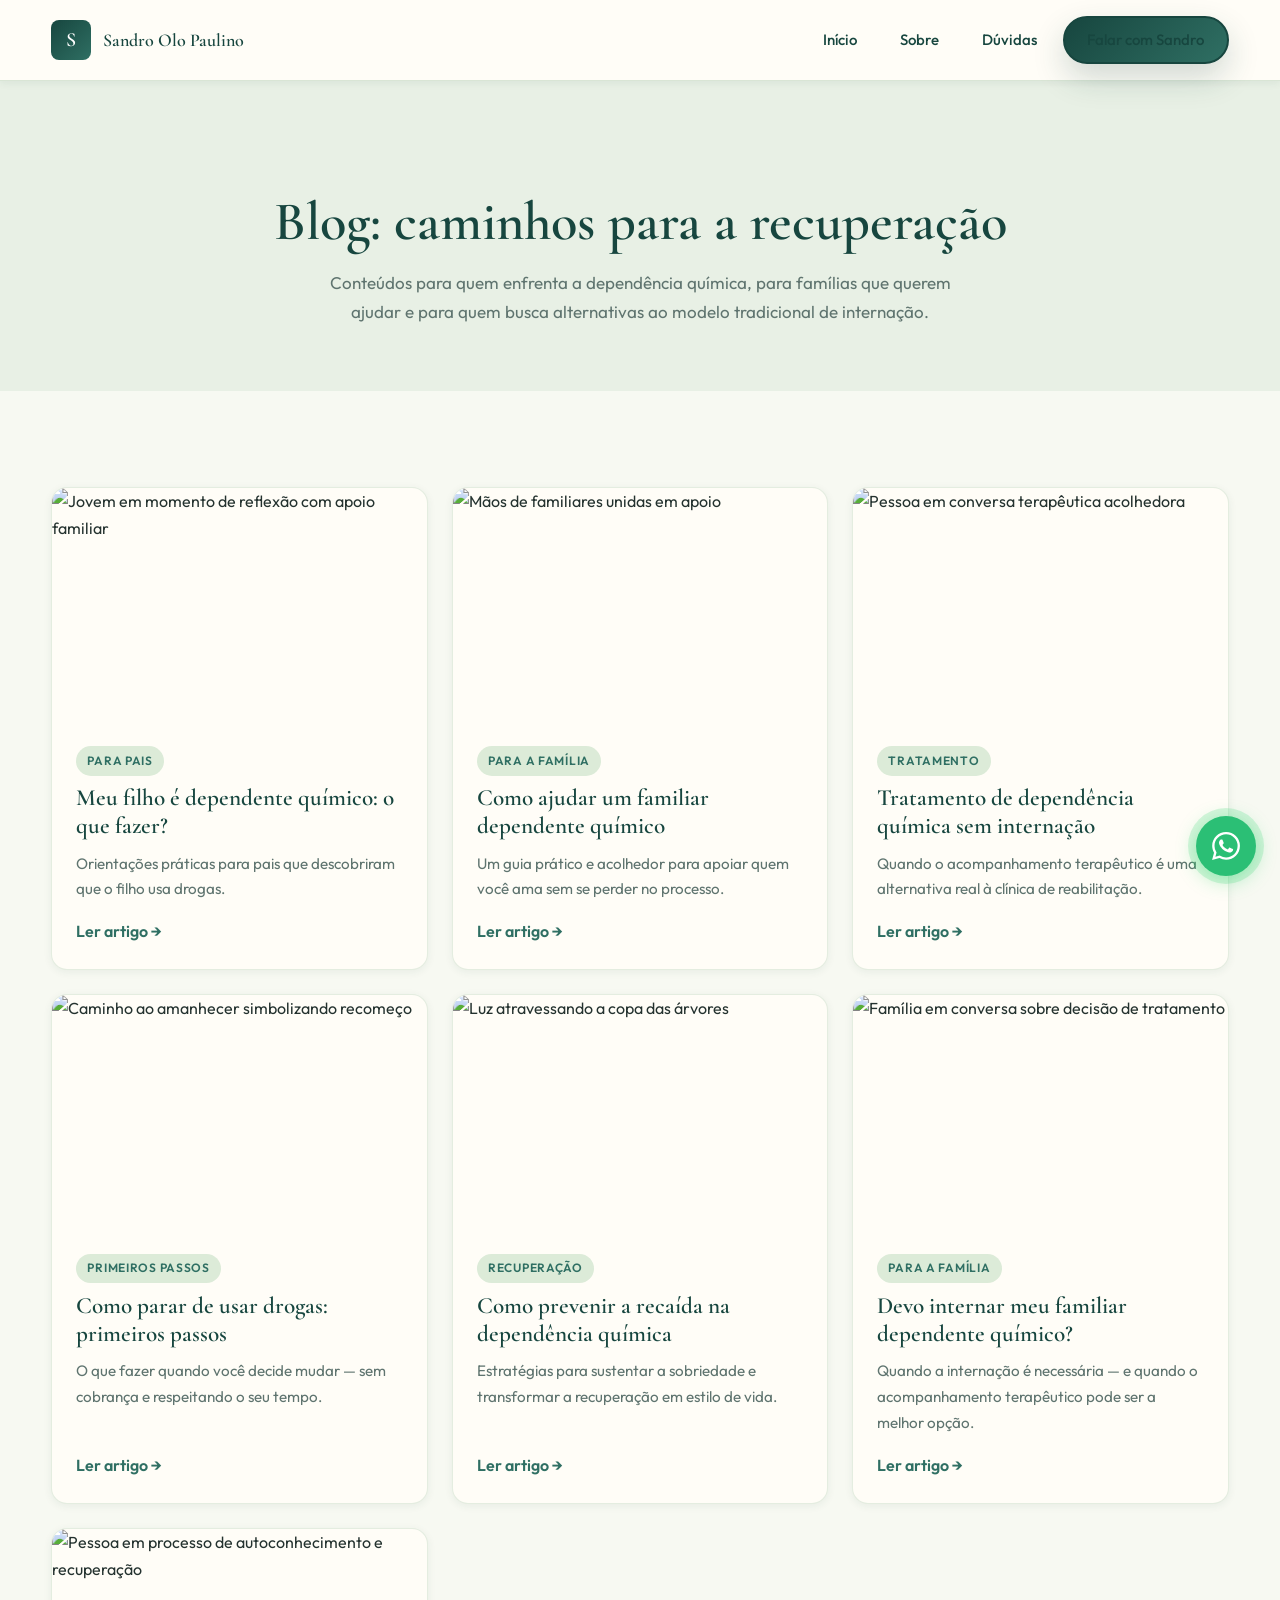
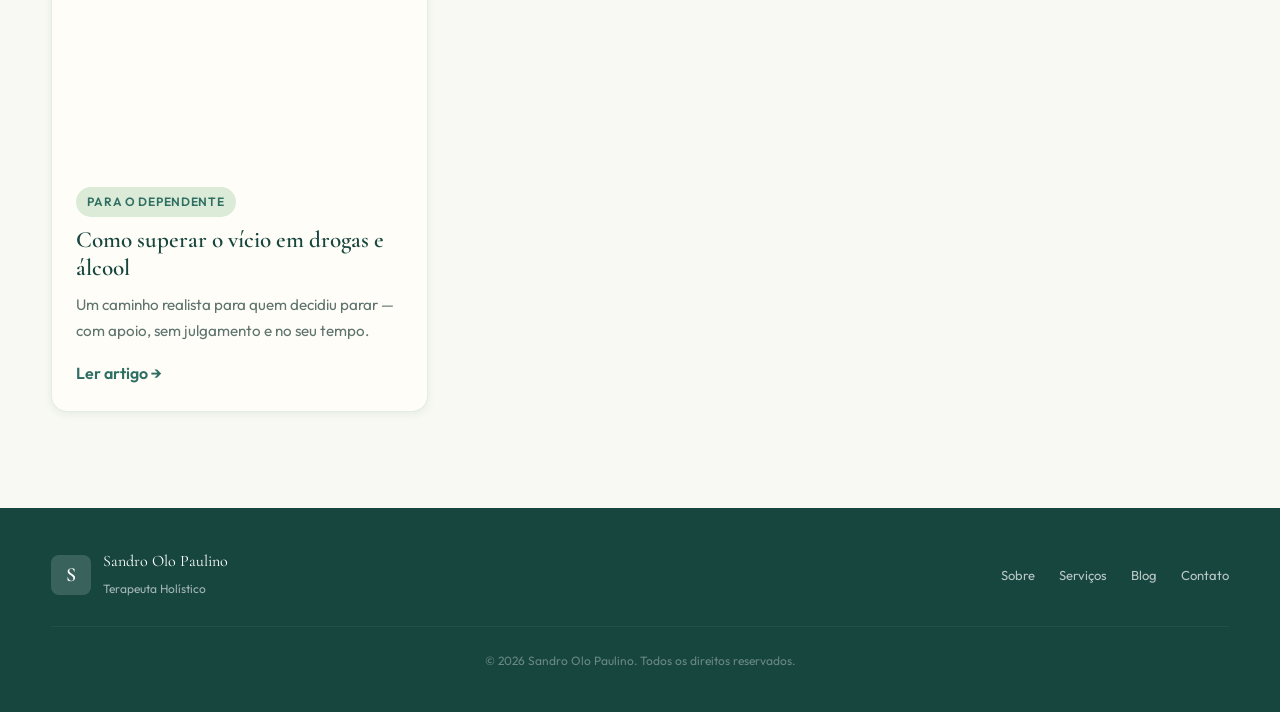
==== commit 80daf7ca: "Amplia SEO, artigos de alta intenção e integração com Google Analytics. Adiciona conteúdo focado em " ====
--- a/blog.html
+++ b/blog.html
@@ -5,7 +5,7 @@
   <meta name="viewport" content="width=device-width, initial-scale=1.0">
   <title>Blog sobre Dependência Química | Sandro Olo Paulino</title>
   <meta name="description" content="Artigos sobre recuperação da dependência química, apoio à família, tratamento sem internação e prevenção à recaída. Conteúdo de Sandro Olo Paulino, terapeuta holístico.">
-  <meta name="keywords" content="blog dependência química, como ajudar dependente químico, tratamento sem internação, apoio à família, prevenção à recaída, recuperação de drogas, alcoolismo">
+  <meta name="keywords" content="blog dependência química, meu filho usa drogas, como ajudar filho viciado, como ajudar dependente químico, tratamento sem internação, devo internar familiar, como parar de usar drogas, quero parar de beber, apoio à família, prevenção à recaída, recuperação de drogas, alcoolismo, superar vício">
   <meta name="author" content="Sandro Olo Paulino">
   <meta name="robots" content="index, follow, max-image-preview:large">
   <meta name="theme-color" content="#17463f">
@@ -23,7 +23,7 @@
   <link rel="preconnect" href="https://fonts.googleapis.com">
   <link rel="preconnect" href="https://fonts.gstatic.com" crossorigin>
   <link href="https://fonts.googleapis.com/css2?family=Cormorant+Garamond:ital,wght@0,400;0,600;1,400&family=Outfit:wght@300;400;500;600&display=swap" rel="stylesheet">
-  <link rel="stylesheet" href="styles.css?v=20260615-9">
+  <link rel="stylesheet" href="styles.css?v=20260618-1">
 
   <!-- ====== DADOS PARA O GOOGLE (não precisa editar) ====== -->
   <script type="application/ld+json">
@@ -78,6 +78,16 @@
       <div class="blog-grid">
 
         <article class="post-card">
+          <img class="post-card__img" src="https://images.unsplash.com/photo-1529156069898-49953e39b3ac?w=800&q=80" alt="Jovem em momento de reflexão com apoio familiar" loading="lazy">
+          <div class="post-card__body">
+            <span class="post-card__tag">Para pais</span>
+            <h2 class="post-card__title">Meu filho é dependente químico: o que fazer?</h2>
+            <p class="post-card__excerpt">Orientações práticas para pais que descobriram que o filho usa drogas.</p>
+            <a class="post-card__more" href="artigos/meu-filho-e-dependente-quimico-o-que-fazer.html">Ler artigo →</a>
+          </div>
+        </article>
+
+        <article class="post-card">
           <img class="post-card__img" src="https://images.unsplash.com/photo-1516589178581-6cd7833ae3b2?w=800&q=80" alt="Mãos de familiares unidas em apoio" loading="lazy">
           <div class="post-card__body">
             <span class="post-card__tag">Para a família</span>
@@ -114,6 +124,26 @@
             <h2 class="post-card__title">Como prevenir a recaída na dependência química</h2>
             <p class="post-card__excerpt">Estratégias para sustentar a sobriedade e transformar a recuperação em estilo de vida.</p>
             <a class="post-card__more" href="artigos/prevencao-a-recaida-dependencia-quimica.html">Ler artigo →</a>
+          </div>
+        </article>
+
+        <article class="post-card">
+          <img class="post-card__img" src="https://images.unsplash.com/photo-1573497019940-1c28c88b4f3e?w=800&q=80" alt="Família em conversa sobre decisão de tratamento" loading="lazy">
+          <div class="post-card__body">
+            <span class="post-card__tag">Para a família</span>
+            <h2 class="post-card__title">Devo internar meu familiar dependente químico?</h2>
+            <p class="post-card__excerpt">Quando a internação é necessária — e quando o acompanhamento terapêutico pode ser a melhor opção.</p>
+            <a class="post-card__more" href="artigos/devo-internar-meu-familiar-dependente-quimico.html">Ler artigo →</a>
+          </div>
+        </article>
+
+        <article class="post-card">
+          <img class="post-card__img" src="https://images.unsplash.com/photo-1507003211169-0a1dd7228f2d?w=800&q=80" alt="Pessoa em processo de autoconhecimento e recuperação" loading="lazy">
+          <div class="post-card__body">
+            <span class="post-card__tag">Para o dependente</span>
+            <h2 class="post-card__title">Como superar o vício em drogas e álcool</h2>
+            <p class="post-card__excerpt">Um caminho realista para quem decidiu parar — com apoio, sem julgamento e no seu tempo.</p>
+            <a class="post-card__more" href="artigos/como-superar-vicio-em-drogas-e-alcool.html">Ler artigo →</a>
           </div>
         </article>
 
@@ -160,6 +190,8 @@
     </button>
   </div>
 
-  <script src="script.js?v=20260615-9"></script>
+  <script src="analytics-config.js?v=20260618-2"></script>
+  <script src="analytics.js?v=20260618-2"></script>
+  <script src="script.js?v=20260618-2"></script>
 </body>
 </html>
--- a/styles.css
+++ b/styles.css
@@ -622,6 +622,75 @@
   transform: rotate(-4deg) scale(1.05);
 }
 
+/* ---- Para quem (SEO) ---- */
+.para-quem {
+  background: var(--color-primary);
+  color: rgba(255, 255, 255, 0.88);
+}
+
+.para-quem .section__eyebrow { color: var(--color-accent-soft); }
+.para-quem .section__title { color: #fff; }
+.para-quem .section__desc { color: rgba(255, 255, 255, 0.72); margin-inline: auto; }
+
+.para-quem__grid {
+  display: grid;
+  grid-template-columns: repeat(3, 1fr);
+  gap: var(--space-md);
+}
+
+.para-quem__card {
+  padding: var(--space-lg);
+  background: rgba(255, 255, 255, 0.06);
+  border: 1px solid rgba(255, 255, 255, 0.12);
+  border-radius: var(--radius-lg);
+  transition: var(--transition);
+}
+
+.para-quem__card:hover {
+  background: rgba(255, 255, 255, 0.1);
+  border-color: rgba(196, 162, 101, 0.4);
+  transform: translateY(-4px);
+}
+
+.para-quem__card h3 {
+  font-family: var(--font-display);
+  font-size: 1.35rem;
+  font-weight: 600;
+  color: #fff;
+  margin-bottom: var(--space-sm);
+  line-height: 1.3;
+}
+
+.para-quem__card p {
+  font-size: 0.9375rem;
+  line-height: 1.7;
+  margin-bottom: var(--space-sm);
+}
+
+.para-quem__card ul {
+  margin-bottom: var(--space-md);
+  padding-left: 1.1rem;
+  list-style: disc;
+}
+
+.para-quem__card li {
+  font-size: 0.875rem;
+  color: rgba(255, 255, 255, 0.75);
+  margin-bottom: 0.35rem;
+}
+
+.para-quem__link {
+  display: inline-flex;
+  font-size: 0.875rem;
+  font-weight: 500;
+  color: var(--color-accent-soft);
+  transition: var(--transition);
+}
+
+.para-quem__link:hover {
+  color: #fff;
+}
+
 /* ---- Jornada ---- */
 .jornada {
   background:
@@ -1345,6 +1414,11 @@
   transition: opacity 0.8s ease, transform 0.8s ease;
 }
 
+.hero .reveal {
+  opacity: 1;
+  transform: translateY(0);
+}
+
 .reveal.visible {
   opacity: 1;
   transform: translateY(0);
@@ -1364,6 +1438,10 @@
     grid-template-columns: repeat(2, 1fr);
   }
 
+  .para-quem__grid {
+    grid-template-columns: 1fr;
+  }
+
   .videos__grid {
     grid-template-columns: repeat(2, 1fr);
   }
@@ -1377,38 +1455,36 @@
 
   .nav {
     position: fixed;
-    top: 0;
-    right: 0;
-    bottom: auto;
-    left: 0;
+    inset: 0;
     z-index: 1000;
-    width: 100vw;
-    min-height: 100vh;
-    min-height: 100dvh;
+    width: 100%;
+    height: 100%;
+    height: 100dvh;
     padding: calc(var(--header-height) + var(--space-md)) var(--space-sm) var(--space-lg);
+    display: none;
+    place-items: center;
+    pointer-events: none;
+  }
+
+  .nav__link--cta {
+    padding: 0.75rem 1.75rem;
+    background: linear-gradient(135deg, var(--color-primary), var(--color-primary-light));
+  }
+
+  .nav.open {
+    display: grid;
+    pointer-events: auto;
     background:
       radial-gradient(circle at 20% 20%, rgba(220, 235, 216, 0.92), transparent 32%),
       radial-gradient(circle at 80% 72%, rgba(241, 223, 183, 0.75), transparent 28%),
       rgba(255, 253, 247, 0.98);
     backdrop-filter: blur(24px);
     -webkit-backdrop-filter: blur(24px);
-    display: grid;
-    place-items: center;
-    opacity: 0;
-    visibility: hidden;
-    pointer-events: none;
-    transition: var(--transition);
-  }
-
-  .nav__link--cta {
-    padding: 0.75rem 1.75rem;
-    background: linear-gradient(135deg, var(--color-primary), var(--color-primary-light));
-  }
-
-  .nav.open {
+  }
+
+  .reveal {
     opacity: 1;
-    visibility: visible;
-    pointer-events: auto;
+    transform: none;
   }
 
   .nav__list {
